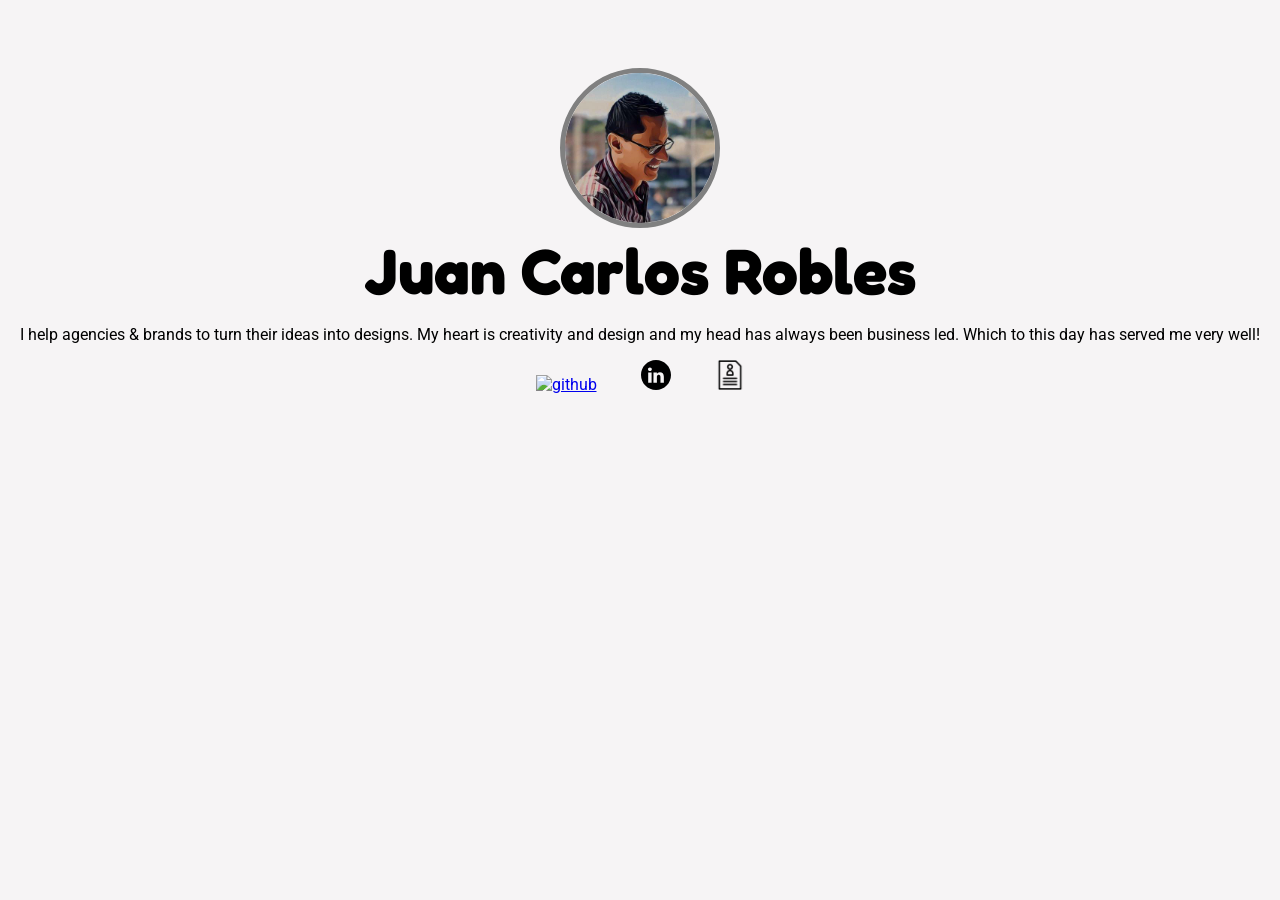
==== index.html @ 06a83aef "Add files via upload" ====
<!DOCTYPE html>
<html lang="en">
<head>
    <meta charset="UTF-8">
    <meta name="viewport" content="width=device-width, initial-scale=1.0">
    <title>Juan Carlos Robles</title> 
    <meta name="description" content="Juan Carlos Robles About Me Page Links">
    <meta name="keywords" content="juan carlos robles, juan robles, dev, cv, tech">
    <link rel="preconnect" href="https://fonts.googleapis.com">
    <link rel="preconnect" href="https://fonts.gstatic.com" crossorigin>
    <link href="https://fonts.googleapis.com/css2?family=Roboto:ital,wght@0,100;0,300;0,400;0,500;0,700;0,900;1,100;1,300;1,400;1,500;1,700;1,900&display=swap" rel="stylesheet">
    <link href="https://fonts.googleapis.com/css2?family=Fredoka:wght@300..700&family=Roboto:ital,wght@0,100;0,300;0,400;0,500;0,700;0,900;1,100;1,300;1,400;1,500;1,700;1,900&display=swap" rel="stylesheet">
    <style>
      body {
        text-align: center;
        background-color: #f6f4f5;
        font-size: 1rem;
        font-family: Roboto;
      }
      h1 {
        font-size: 4rem;
        font-family: Fredoka;
        margin: 0;
      }
      .profile {
        width: 150px;
        height: 150px;
        border-radius: 50%;
        border: 5px solid gray;
        margin-top: 60px;
      }
      .link {
        width: 30px;
        height: 30px;
        margin: 0 20px;
      }
    </style>
</head>
<body>
  <div class="container">
    <header>
        <img class="profile" alt="profile" src="/447740.jpeg" />
        <h1>Juan Carlos Robles</h1>
        <p>I help agencies & brands to turn their ideas into designs. My heart is creativity and design and my head has always been business led. Which to this day has served me very well!        </p>
    </header>
    <main>
      <a href="https://github.com/jcoaks"><img class="link" alt="github" src="/gh.svg" /></a>
      <a href="https://linkedin.com/in/jcoaks"><img class="link" alt="linkedin" src="/in.svg" /></a>
      <a href="https://cv.jcoaks.dev"><img alt="cv" class="link" src="/cv.png" /></a>
      </ul>
    </main>
    <footer></footer>
  </div>
</body>
</html>
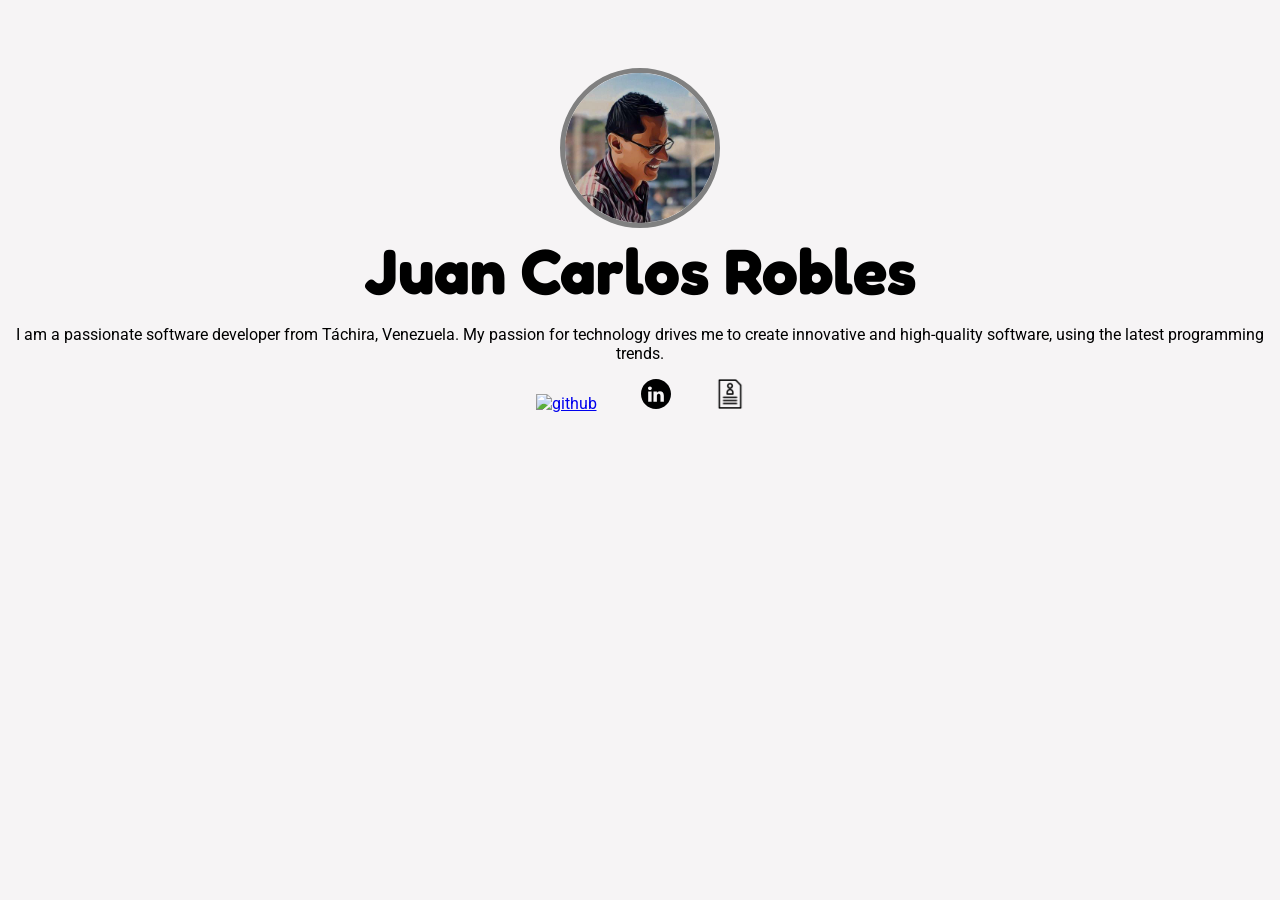
==== commit c0abfee8: "Update index.html" ====
--- a/index.html
+++ b/index.html
@@ -41,15 +41,15 @@
     <header>
         <img class="profile" alt="profile" src="/447740.jpeg" />
         <h1>Juan Carlos Robles</h1>
-        <p>I help agencies & brands to turn their ideas into designs. My heart is creativity and design and my head has always been business led. Which to this day has served me very well!        </p>
+        <p>I am a passionate software developer from Táchira, Venezuela. My passion for technology drives me to create innovative and high-quality software, using the latest programming trends.</p>
     </header>
     <main>
       <a href="https://github.com/jcoaks"><img class="link" alt="github" src="/gh.svg" /></a>
       <a href="https://linkedin.com/in/jcoaks"><img class="link" alt="linkedin" src="/in.svg" /></a>
-      <a href="https://cv.jcoaks.dev"><img alt="cv" class="link" src="/cv.png" /></a>
+      <a href="https://docs.google.com/document/d/1EbsUBkr1dpMnN09S7yh2CW0DwRHArJPjUDyT-FMuUis/edit?usp=sharing"><img alt="cv" class="link" src="/cv.png" /></a>
       </ul>
     </main>
     <footer></footer>
   </div>
 </body>
-</html>+</html>
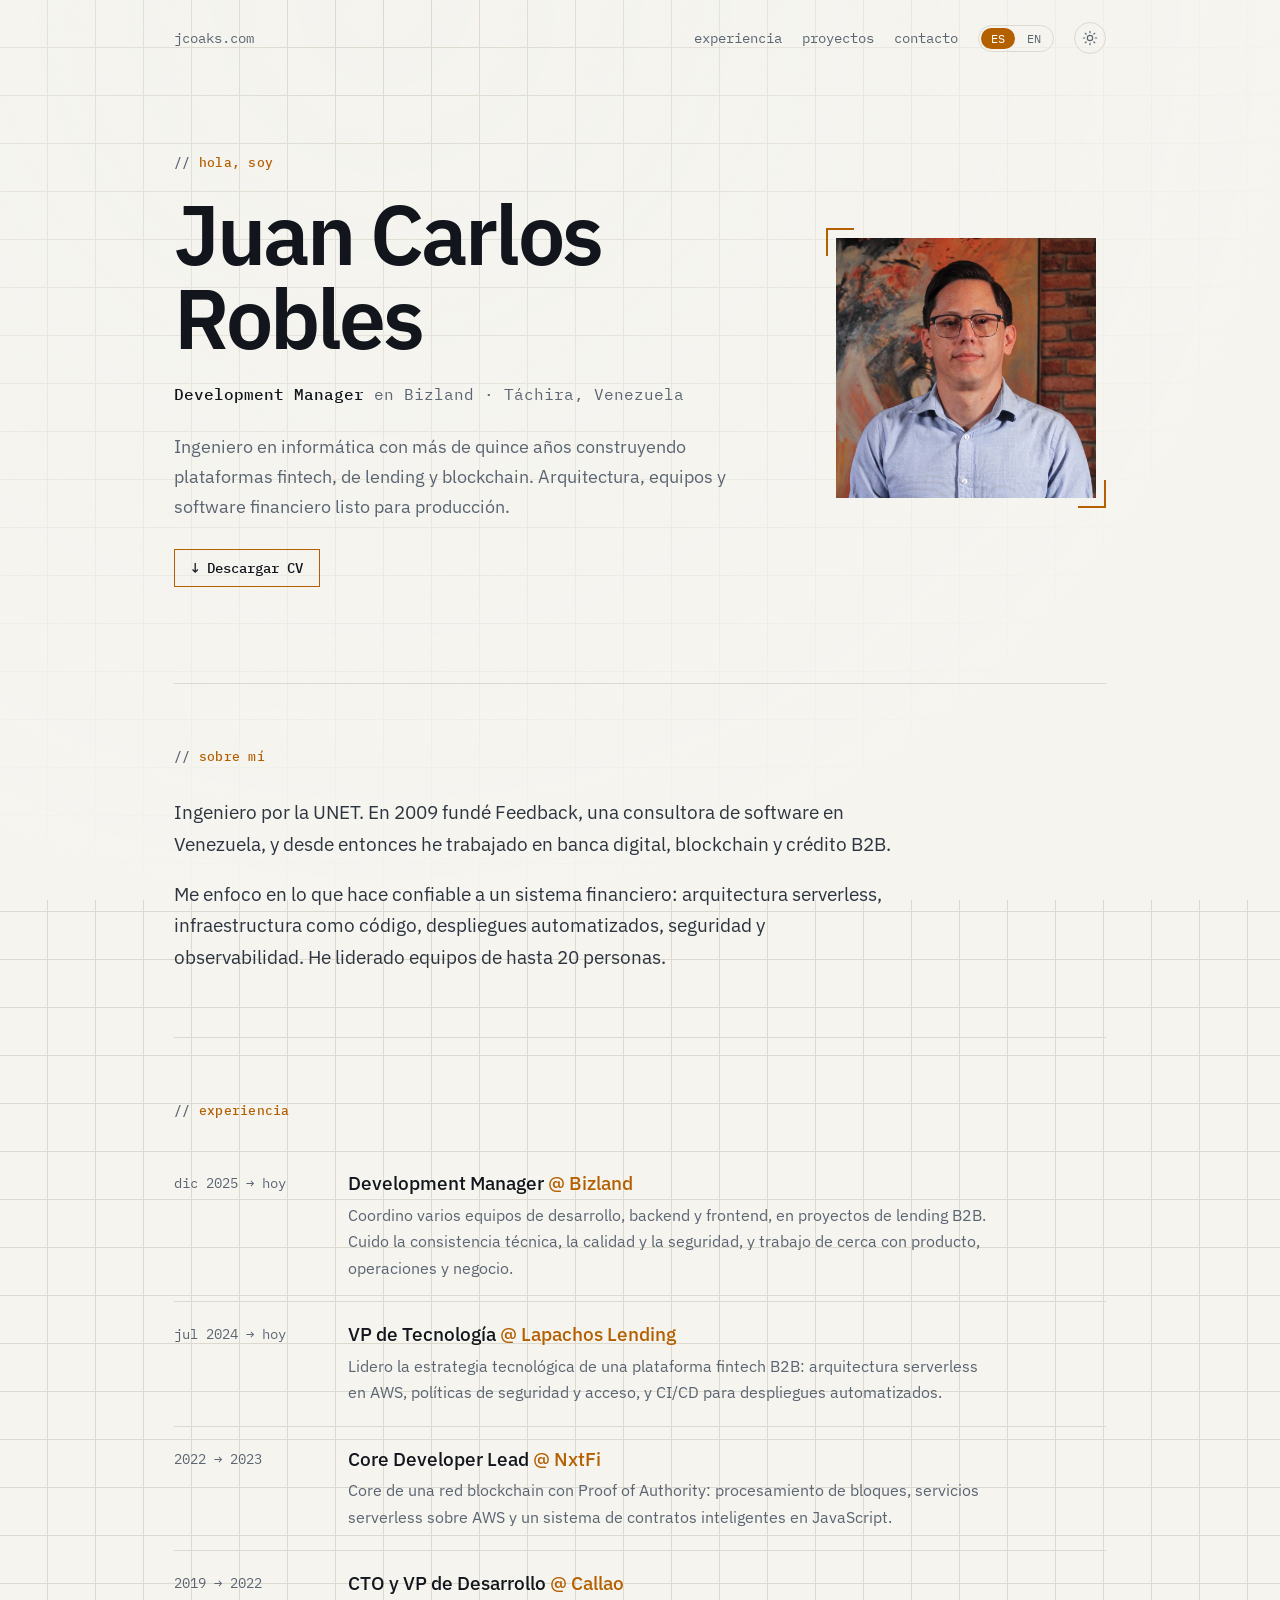
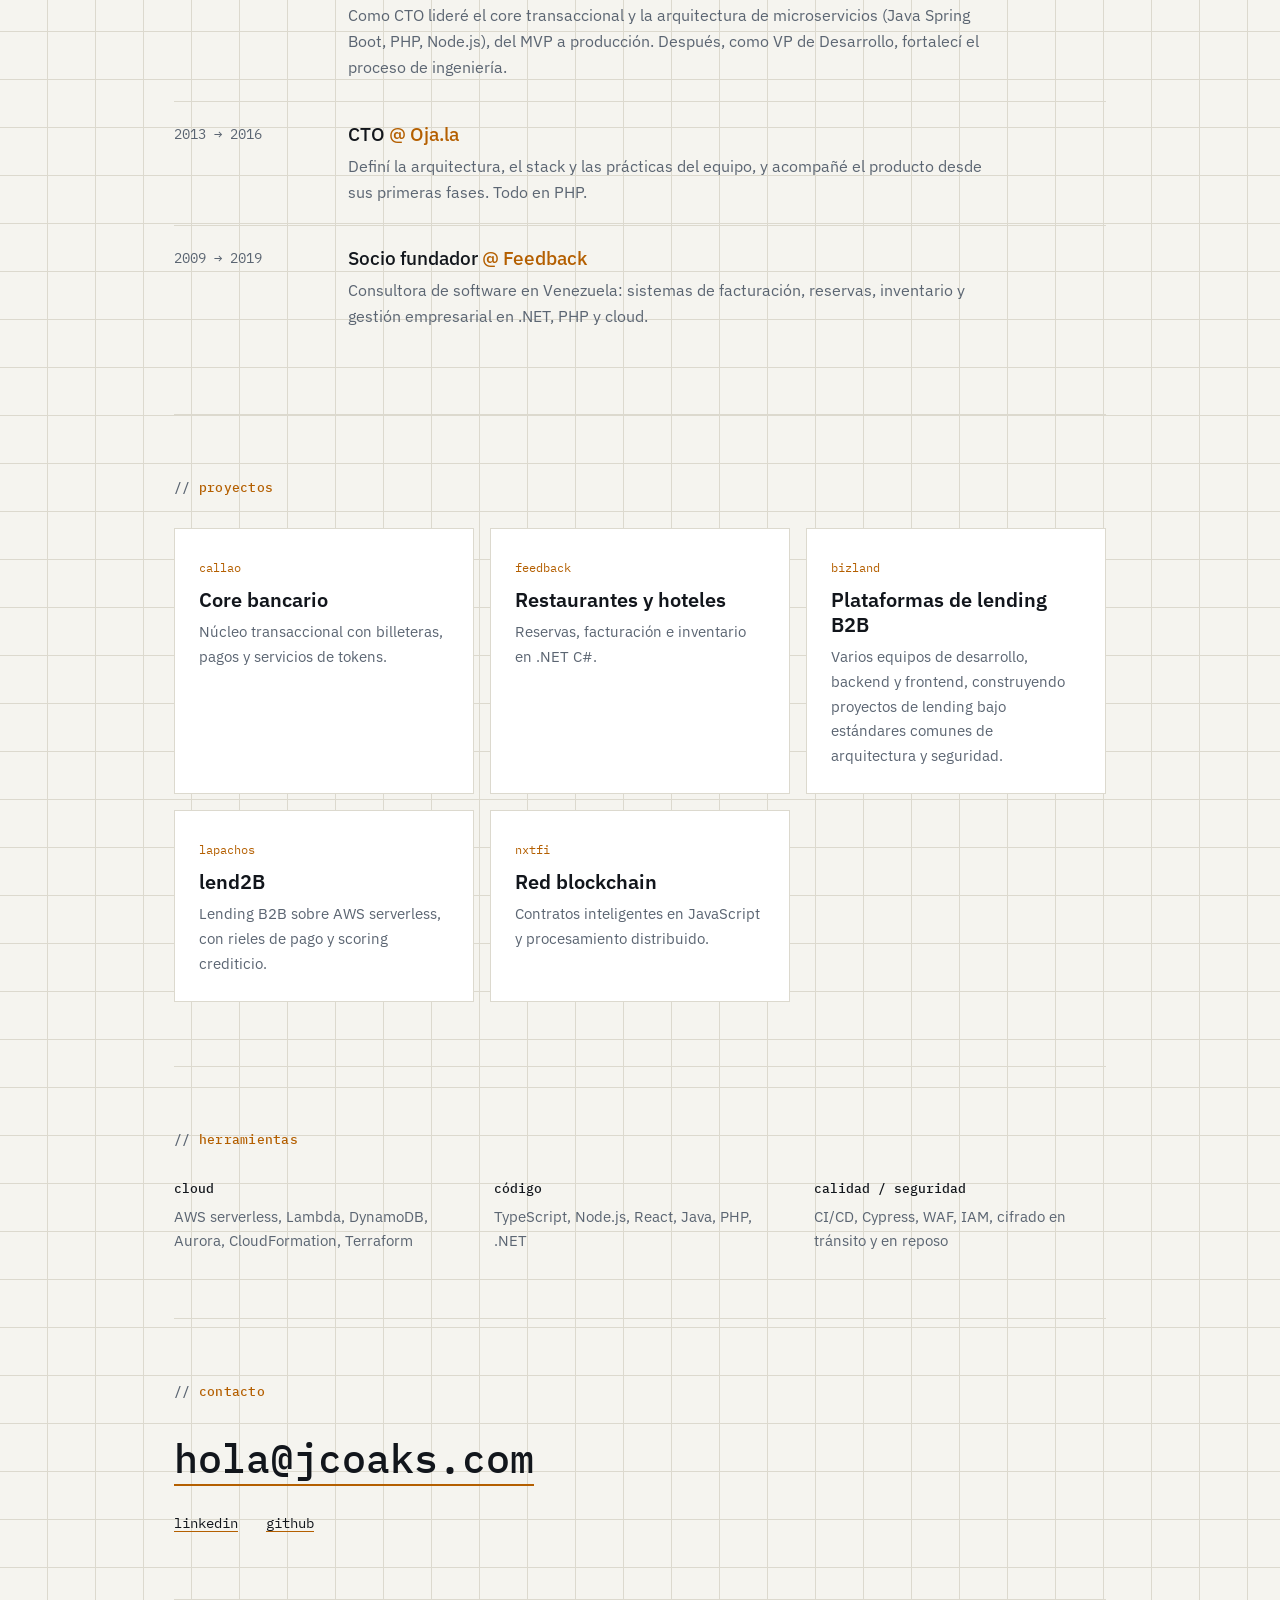
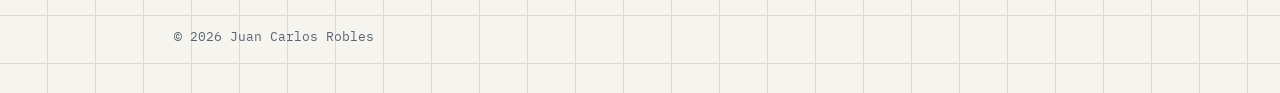
==== commit e444ac86: "Rediseño del portafolio: ES/EN, tema claro/oscuro y CV en PDF Reemplaza la página anterior por una v" ====
--- a/index.html
+++ b/index.html
@@ -1,55 +1,101 @@
 <!DOCTYPE html>
-<html lang="en">
+<html lang="es" data-theme="dark">
 <head>
-    <meta charset="UTF-8">
-    <meta name="viewport" content="width=device-width, initial-scale=1.0">
-    <title>Juan Carlos Robles</title> 
-    <meta name="description" content="Juan Carlos Robles About Me Page Links">
-    <meta name="keywords" content="juan carlos robles, juan robles, dev, cv, tech">
-    <link rel="preconnect" href="https://fonts.googleapis.com">
-    <link rel="preconnect" href="https://fonts.gstatic.com" crossorigin>
-    <link href="https://fonts.googleapis.com/css2?family=Roboto:ital,wght@0,100;0,300;0,400;0,500;0,700;0,900;1,100;1,300;1,400;1,500;1,700;1,900&display=swap" rel="stylesheet">
-    <link href="https://fonts.googleapis.com/css2?family=Fredoka:wght@300..700&family=Roboto:ital,wght@0,100;0,300;0,400;0,500;0,700;0,900;1,100;1,300;1,400;1,500;1,700;1,900&display=swap" rel="stylesheet">
-    <style>
-      body {
-        text-align: center;
-        background-color: #f6f4f5;
-        font-size: 1rem;
-        font-family: Roboto;
-      }
-      h1 {
-        font-size: 4rem;
-        font-family: Fredoka;
-        margin: 0;
-      }
-      .profile {
-        width: 150px;
-        height: 150px;
-        border-radius: 50%;
-        border: 5px solid gray;
-        margin-top: 60px;
-      }
-      .link {
-        width: 30px;
-        height: 30px;
-        margin: 0 20px;
-      }
-    </style>
+<meta charset="UTF-8">
+<meta name="viewport" content="width=device-width, initial-scale=1">
+<title>Juan Carlos Robles · Engineering Leader en Fintech</title>
+<meta name="description" content="Development Manager en Bizland. Más de 15 años construyendo plataformas fintech, de lending y blockchain.">
+<link rel="canonical" href="https://jcoaks.com/">
+<link rel="alternate" hreflang="es" href="https://jcoaks.com/">
+<link rel="alternate" hreflang="en" href="https://jcoaks.com/en/">
+<link rel="alternate" hreflang="x-default" href="https://jcoaks.com/">
+<meta property="og:type" content="website">
+<meta property="og:url" content="https://jcoaks.com/">
+<meta property="og:title" content="Juan Carlos Robles · Engineering Leader en Fintech">
+<meta property="og:description" content="Development Manager en Bizland. Más de 15 años construyendo plataformas fintech, de lending y blockchain.">
+<meta property="og:image" content="https://jcoaks.com/assets/juan.jpg">
+<meta property="og:locale" content="es_VE">
+<meta name="twitter:card" content="summary">
+<link rel="icon" href="data:image/svg+xml,<svg xmlns='http://www.w3.org/2000/svg' viewBox='0 0 32 32'><rect width='32' height='32' rx='6' fill='%230d1117'/><text x='16' y='22' font-size='15' text-anchor='middle' font-family='monospace' font-weight='700' fill='%23f2a93b'>jc</text></svg>">
+<link rel="preconnect" href="https://fonts.googleapis.com">
+<link rel="preconnect" href="https://fonts.gstatic.com" crossorigin>
+<link href="https://fonts.googleapis.com/css2?family=IBM+Plex+Mono:wght@400;500&family=IBM+Plex+Sans:wght@400;500;600&display=swap" rel="stylesheet">
+<link rel="stylesheet" href="/style.css">
+<script src="/site.js"></script>
 </head>
 <body>
-  <div class="container">
-    <header>
-        <img class="profile" alt="profile" src="/447740.jpeg" />
-        <h1>Juan Carlos Robles</h1>
-        <p>I am a passionate software developer from Táchira, Venezuela. My passion for technology drives me to create innovative and high-quality software, using the latest programming trends.</p>
-    </header>
-    <main>
-      <a href="https://github.com/jcoaks"><img class="link" alt="github" src="/gh.svg" /></a>
-      <a href="https://linkedin.com/in/jcoaks"><img class="link" alt="linkedin" src="/in.svg" /></a>
-      <a href="https://docs.google.com/document/d/1EbsUBkr1dpMnN09S7yh2CW0DwRHArJPjUDyT-FMuUis/edit?usp=sharing"><img alt="cv" class="link" src="/cv.png" /></a>
-      </ul>
-    </main>
-    <footer></footer>
+<div class="wrap">
+  <header class="top">
+    <span>jcoaks.com</span>
+    <div class="ctrl">
+      <nav><a href="#experience">experiencia</a><a href="#projects">proyectos</a><a href="#contact">contacto</a></nav>
+      <div class="lang" role="group" aria-label="Idioma"><a href="/" hreflang="es" lang="es" aria-current="true">ES</a><a href="/en/" hreflang="en" lang="en" >EN</a></div>
+      <button id="theme" type="button" aria-label="Cambiar entre tema claro y oscuro" aria-pressed="false">
+        <svg class="moon" viewBox="0 0 24 24" aria-hidden="true"><path d="M21 12.8A9 9 0 1 1 11.2 3a7 7 0 0 0 9.8 9.8z"/></svg>
+        <svg class="sun" viewBox="0 0 24 24" aria-hidden="true"><circle cx="12" cy="12" r="4"/><path d="M12 2v2M12 20v2M4.9 4.9l1.4 1.4M17.7 17.7l1.4 1.4M2 12h2M20 12h2M4.9 19.1l1.4-1.4M17.7 6.3l1.4-1.4"/></svg>
+      </button>
+    </div>
+  </header>
+
+  <div class="hero">
+    <div>
+      <span class="label">hola, soy</span>
+      <h1>Juan Carlos Robles</h1>
+      <p class="role"><b>Development Manager</b> en Bizland · Táchira, Venezuela</p>
+      <p class="lead">Ingeniero en informática con más de quince años construyendo plataformas fintech, de lending y blockchain. Arquitectura, equipos y software financiero listo para producción.</p>
+      <p class="actions"><button id="cv" class="dl" type="button" data-filename="Juan Carlos Robles - CV">↓ Descargar CV</button></p>
+    </div>
+    <div class="frame"><img src="/assets/juan.jpg" alt="Retrato de Juan Carlos Robles" width="900" height="900"></div>
   </div>
+
+  <section class="about">
+    <span class="label">sobre mí</span>
+    <p>Ingeniero por la UNET. En 2009 fundé Feedback, una consultora de software en Venezuela, y desde entonces he trabajado en banca digital, blockchain y crédito B2B.</p>
+    <p>Me enfoco en lo que hace confiable a un sistema financiero: arquitectura serverless, infraestructura como código, despliegues automatizados, seguridad y observabilidad. He liderado equipos de hasta 20 personas.</p>
+  </section>
+
+  <section id="experience">
+    <span class="label">experiencia</span>
+    <ul class="log">
+      <li><div class="when">dic 2025 → hoy</div><div><h3>Development Manager <span>@ Bizland</span></h3><p>Coordino varios equipos de desarrollo, backend y frontend, en proyectos de lending B2B. Cuido la consistencia técnica, la calidad y la seguridad, y trabajo de cerca con producto, operaciones y negocio.</p></div></li>
+      <li><div class="when">jul 2024 → hoy</div><div><h3>VP de Tecnología <span>@ Lapachos Lending</span></h3><p>Lidero la estrategia tecnológica de una plataforma fintech B2B: arquitectura serverless en AWS, políticas de seguridad y acceso, y CI/CD para despliegues automatizados.</p></div></li>
+      <li><div class="when">2022 → 2023</div><div><h3>Core Developer Lead <span>@ NxtFi</span></h3><p>Core de una red blockchain con Proof of Authority: procesamiento de bloques, servicios serverless sobre AWS y un sistema de contratos inteligentes en JavaScript.</p></div></li>
+      <li><div class="when">2019 → 2022</div><div><h3>CTO y VP de Desarrollo <span>@ Callao</span></h3><p>Como CTO lideré el core transaccional y la arquitectura de microservicios (Java Spring Boot, PHP, Node.js), del MVP a producción. Después, como VP de Desarrollo, fortalecí el proceso de ingeniería.</p></div></li>
+      <li><div class="when">2013 → 2016</div><div><h3>CTO <span>@ Oja.la</span></h3><p>Definí la arquitectura, el stack y las prácticas del equipo, y acompañé el producto desde sus primeras fases. Todo en PHP.</p></div></li>
+      <li><div class="when">2009 → 2019</div><div><h3>Socio fundador <span>@ Feedback</span></h3><p>Consultora de software en Venezuela: sistemas de facturación, reservas, inventario y gestión empresarial en .NET, PHP y cloud.</p></div></li>
+    </ul>
+  </section>
+
+  <section id="projects">
+    <span class="label">proyectos</span>
+    <div class="cards">
+      <article class="card"><span class="tag">callao</span><h3>Core bancario</h3><p>Núcleo transaccional con billeteras, pagos y servicios de tokens.</p></article>
+      <article class="card"><span class="tag">feedback</span><h3>Restaurantes y hoteles</h3><p>Reservas, facturación e inventario en .NET C#.</p></article>
+      <article class="card"><span class="tag">bizland</span><h3>Plataformas de lending B2B</h3><p>Varios equipos de desarrollo, backend y frontend, construyendo proyectos de lending bajo estándares comunes de arquitectura y seguridad.</p></article>
+      <article class="card"><span class="tag">lapachos</span><h3>lend2B</h3><p>Lending B2B sobre AWS serverless, con rieles de pago y scoring crediticio.</p></article>
+      <article class="card"><span class="tag">nxtfi</span><h3>Red blockchain</h3><p>Contratos inteligentes en JavaScript y procesamiento distribuido.</p></article>
+    </div>
+  </section>
+
+  <section>
+    <span class="label">herramientas</span>
+    <div class="stack">
+      <div><h3>cloud</h3><p>AWS serverless, Lambda, DynamoDB, Aurora, CloudFormation, Terraform</p></div>
+      <div><h3>código</h3><p>TypeScript, Node.js, React, Java, PHP, .NET</p></div>
+      <div><h3>calidad / seguridad</h3><p>CI/CD, Cypress, WAF, IAM, cifrado en tránsito y en reposo</p></div>
+    </div>
+  </section>
+
+  <section class="contact" id="contact">
+    <span class="label">contacto</span>
+    <a class="mail" href="mailto:hola@jcoaks.com">hola@jcoaks.com</a>
+    <ul>
+      <li><a href="https://www.linkedin.com/in/jcoaks">linkedin</a></li>
+      <li><a href="https://github.com/jcoaks">github</a></li>
+    </ul>
+  </section>
+
+  <footer>© 2026 Juan Carlos Robles</footer>
+</div>
 </body>
 </html>
--- a/style.css
+++ b/style.css
@@ -0,0 +1,115 @@
+:root{
+  --bg:#0d1117; --panel:#131a23; --ink:#e6e9ee; --soft:#c9cfd8; --mute:#8a94a3; --line:#222c39; --accent:#f2a93b; --on-accent:#0d1117;
+  --mono:'IBM Plex Mono',ui-monospace,monospace; --sans:'IBM Plex Sans',system-ui,sans-serif;
+  color-scheme:dark;
+}
+html[data-theme="light"]{
+  --bg:#f5f4ef; --panel:#fff; --ink:#12161c; --soft:#2c343f; --mute:#5b6572; --line:#dcd9ce; --accent:#b45f00; --on-accent:#fff;
+  color-scheme:light;
+}
+*{box-sizing:border-box;margin:0}
+body{
+  background:var(--bg);color:var(--ink);font:400 16px/1.65 var(--sans);-webkit-font-smoothing:antialiased;
+  background-image:linear-gradient(var(--line) 1px,transparent 1px),linear-gradient(90deg,var(--line) 1px,transparent 1px);
+  background-size:48px 48px;background-position:-1px -1px;
+}
+body::before{content:"";position:fixed;inset:0;background:radial-gradient(ellipse at 30% 0%,transparent 0,var(--bg) 75%);pointer-events:none}
+.wrap{position:relative;max-width:980px;margin:0 auto;padding:0 24px}
+a{color:var(--ink);text-decoration-color:var(--accent);text-underline-offset:.22em}
+a:hover{color:var(--accent)}
+:focus-visible{outline:2px solid var(--accent);outline-offset:3px}
+.label{font:500 13px var(--mono);color:var(--accent);letter-spacing:.02em}
+.label::before{content:"// ";color:var(--mute)}
+
+header.top{display:flex;justify-content:space-between;align-items:center;padding:22px 0;font:400 14px var(--mono);color:var(--mute)}
+.ctrl{display:flex;align-items:center;gap:20px}
+.ctrl nav a{color:var(--mute);text-decoration:none;margin-left:20px}
+.ctrl nav a:hover{color:var(--accent)}
+.lang{display:flex;gap:2px;border:1px solid var(--line);border-radius:999px;padding:2px;font-size:12px}
+.lang a{padding:3px 10px;border-radius:999px;text-decoration:none;color:var(--mute)}
+.lang a:hover{color:var(--ink)}
+.lang a[aria-current="true"]{background:var(--accent);color:var(--on-accent)}
+#theme{width:32px;height:32px;display:grid;place-items:center;background:none;border:1px solid var(--line);border-radius:50%;color:var(--mute);cursor:pointer}
+#theme:hover{color:var(--accent);border-color:var(--accent)}
+#theme svg{width:16px;height:16px;fill:none;stroke:currentColor;stroke-width:1.8;stroke-linecap:round;stroke-linejoin:round}
+#theme .sun{display:none}
+html[data-theme="light"] #theme .sun{display:block}
+html[data-theme="light"] #theme .moon{display:none}
+
+.hero{display:grid;grid-template-columns:1fr 280px;gap:56px;align-items:center;padding:72px 0 96px}
+h1{font:600 clamp(44px,7vw,84px)/1 var(--sans);letter-spacing:-.035em;margin:18px 0 24px}
+.role{font:400 16px var(--mono);color:var(--mute)}
+.role b{color:var(--ink);font-weight:500}
+.lead{margin-top:28px;color:var(--mute);font-size:18px;max-width:32em}
+.frame{position:relative;padding:10px}
+.frame img{display:block;width:100%;height:auto;aspect-ratio:1;object-fit:cover;object-position:50% 25%}
+.frame::before,.frame::after{content:"";position:absolute;width:26px;height:26px;border:2px solid var(--accent)}
+.frame::before{top:0;left:0;border-right:0;border-bottom:0}
+.frame::after{bottom:0;right:0;border-left:0;border-top:0}
+
+section{padding:64px 0;border-top:1px solid var(--line)}
+section>.label{display:block;margin-bottom:32px}
+.about p{font-size:19px;max-width:38em;color:var(--soft)}
+.about p+p{margin-top:1em}
+
+.log{list-style:none;padding:0}
+.log li{display:grid;grid-template-columns:150px 1fr;gap:24px;padding:20px 0;border-bottom:1px solid var(--line)}
+.log li:last-child{border:0}
+.log .when{font:400 14px var(--mono);color:var(--mute);padding-top:3px}
+.log h3{font:500 19px/1.3 var(--sans)}
+.log h3 span{color:var(--accent)}
+.log p{color:var(--mute);margin-top:6px;max-width:40em}
+
+.cards{display:grid;grid-template-columns:repeat(auto-fill,minmax(280px,1fr));gap:16px}
+.card{background:var(--panel);border:1px solid var(--line);padding:24px;transition:border-color .2s,transform .2s}
+.card:hover{border-color:var(--accent);transform:translateY(-2px)}
+.card .tag{font:400 12px var(--mono);color:var(--accent)}
+.card h3{font:600 20px/1.25 var(--sans);margin:8px 0}
+.card p{color:var(--mute);font-size:15px}
+
+.stack{display:grid;grid-template-columns:repeat(auto-fit,minmax(220px,1fr));gap:28px;font-size:15px}
+.stack h3{font:500 13px var(--mono);color:var(--ink);margin-bottom:8px}
+.stack p{color:var(--mute)}
+
+.contact .mail{font:500 clamp(22px,4.5vw,40px) var(--mono);text-decoration:none;border-bottom:2px solid var(--accent)}
+.contact ul{list-style:none;padding:0;margin-top:28px;display:flex;gap:28px;flex-wrap:wrap;font-family:var(--mono);font-size:14px}
+footer{padding:28px 0 48px;color:var(--mute);font:400 13px var(--mono);border-top:1px solid var(--line)}
+
+.actions{margin-top:28px}
+.dl{font:500 14px var(--mono);color:var(--ink);background:none;border:1px solid var(--accent);padding:9px 16px;cursor:pointer;transition:background .2s,color .2s}
+.dl:hover{background:var(--accent);color:var(--on-accent)}
+
+@media (prefers-reduced-motion:reduce){.card{transition:none}.card:hover{transform:none}}
+@media (max-width:760px){
+  .hero{grid-template-columns:1fr;padding-top:32px;gap:40px}
+  .frame{max-width:260px}
+  .log li{grid-template-columns:1fr;gap:2px}
+  .ctrl nav{display:none}
+  header.top{justify-content:space-between}
+}
+
+@media print{
+  @page{size:A4;margin:14mm 15mm}
+  html,html[data-theme]{--bg:#fff;--panel:#fff;--ink:#111;--soft:#222;--mute:#555;--line:#cfcfcf;--accent:#8a4a00;color-scheme:light}
+  body{background:#fff;font-size:10pt;line-height:1.45}
+  body::before,header.top,.frame,.actions,.hero .label,footer{display:none}
+  a{text-decoration:none;color:inherit}
+  .wrap{max-width:none;padding:0}
+  .hero{display:block;padding:0 0 8pt}
+  h1{font-size:28pt;margin:4pt 0 6pt}
+  .lead{font-size:10pt;margin-top:8pt;max-width:none}
+  section{padding:12pt 0}
+  section>.label{margin-bottom:8pt}
+  .about p{font-size:10pt;max-width:none}
+  .log li{grid-template-columns:118px 1fr;gap:14pt;padding:6pt 0;break-inside:avoid}
+  .log h3{font-size:11pt}
+  .log p{max-width:none}
+  .card{background:none;border:0;padding:0 0 7pt;break-inside:avoid}
+  .card h3{font-size:11pt;margin:1pt 0}
+  .stack{grid-template-columns:repeat(3,1fr);gap:14pt}
+  #projects{break-inside:avoid}
+  .cards{display:grid;grid-template-columns:1fr 1fr;gap:6pt 18pt}
+  .contact .mail{font-size:12pt;border:0}
+  .contact ul{margin-top:8pt;gap:4pt 18pt}
+  .contact ul a::after{content:" · " attr(href)}
+}
